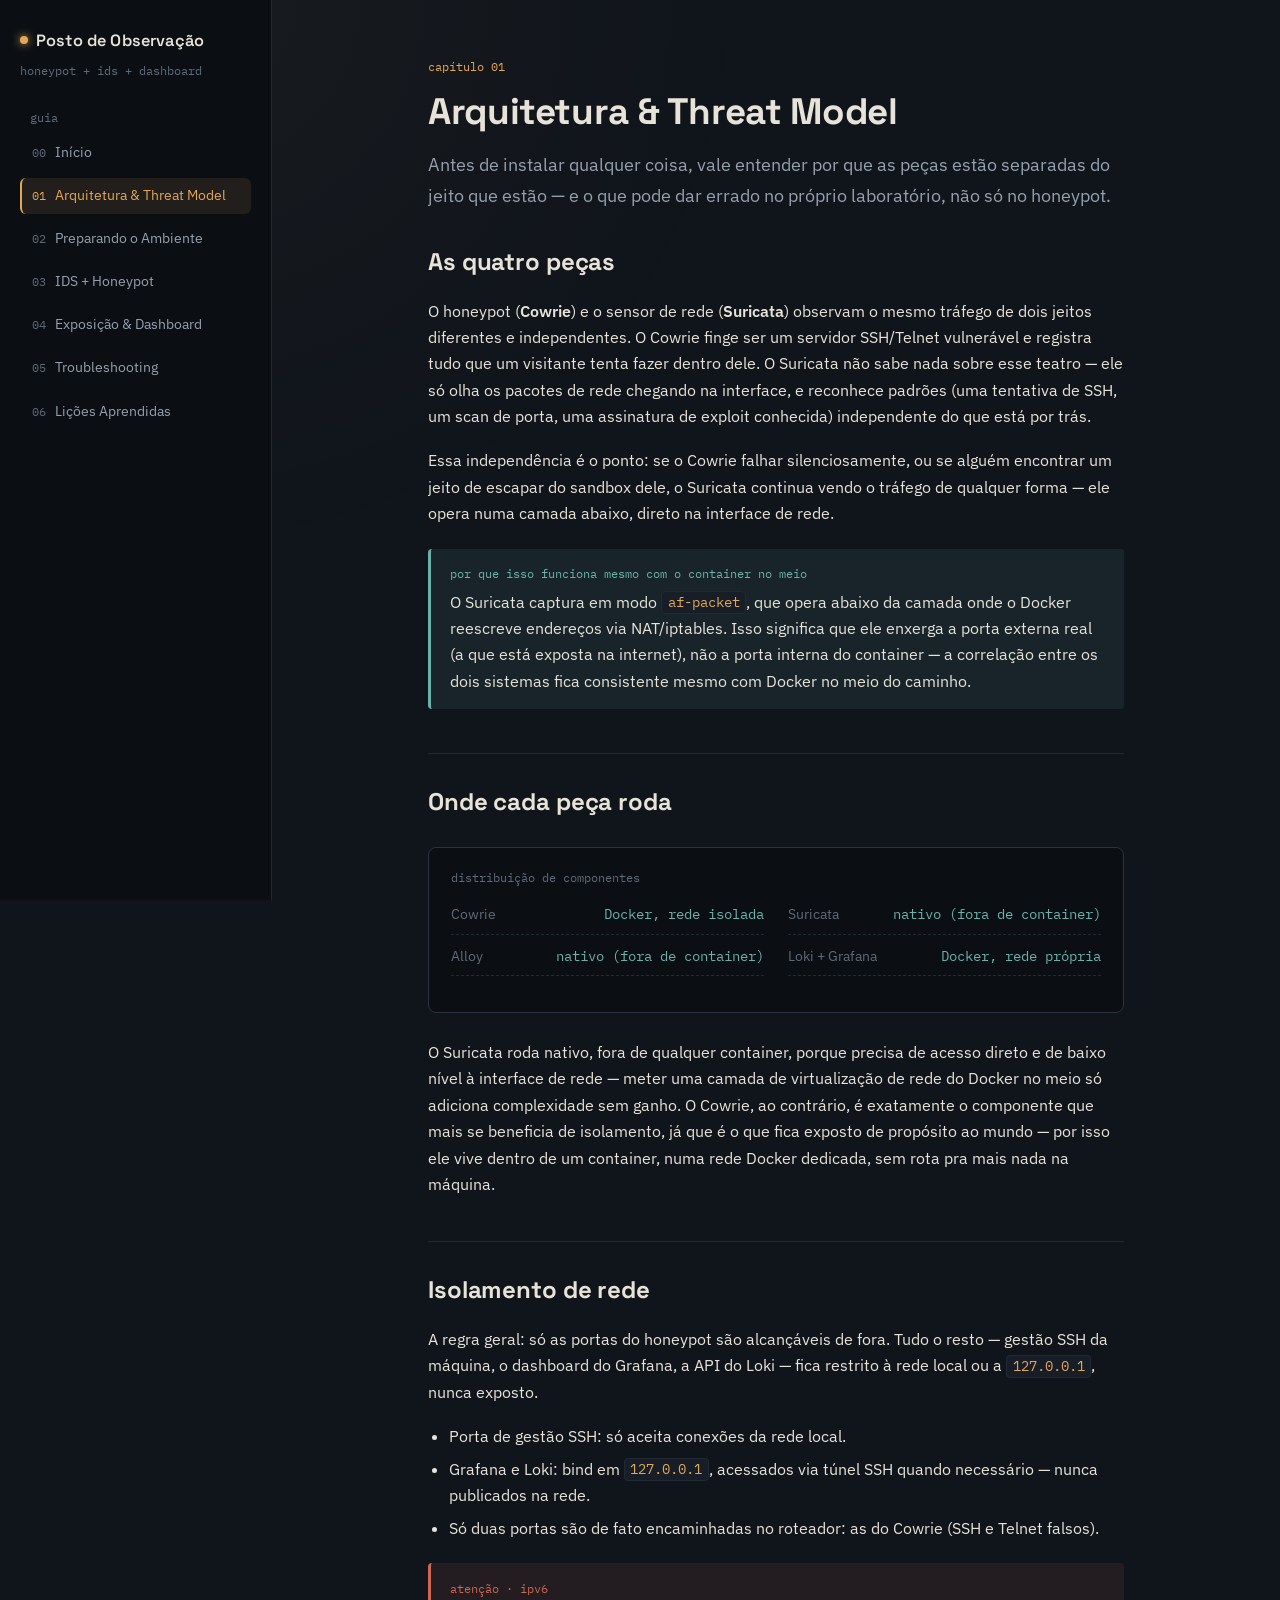
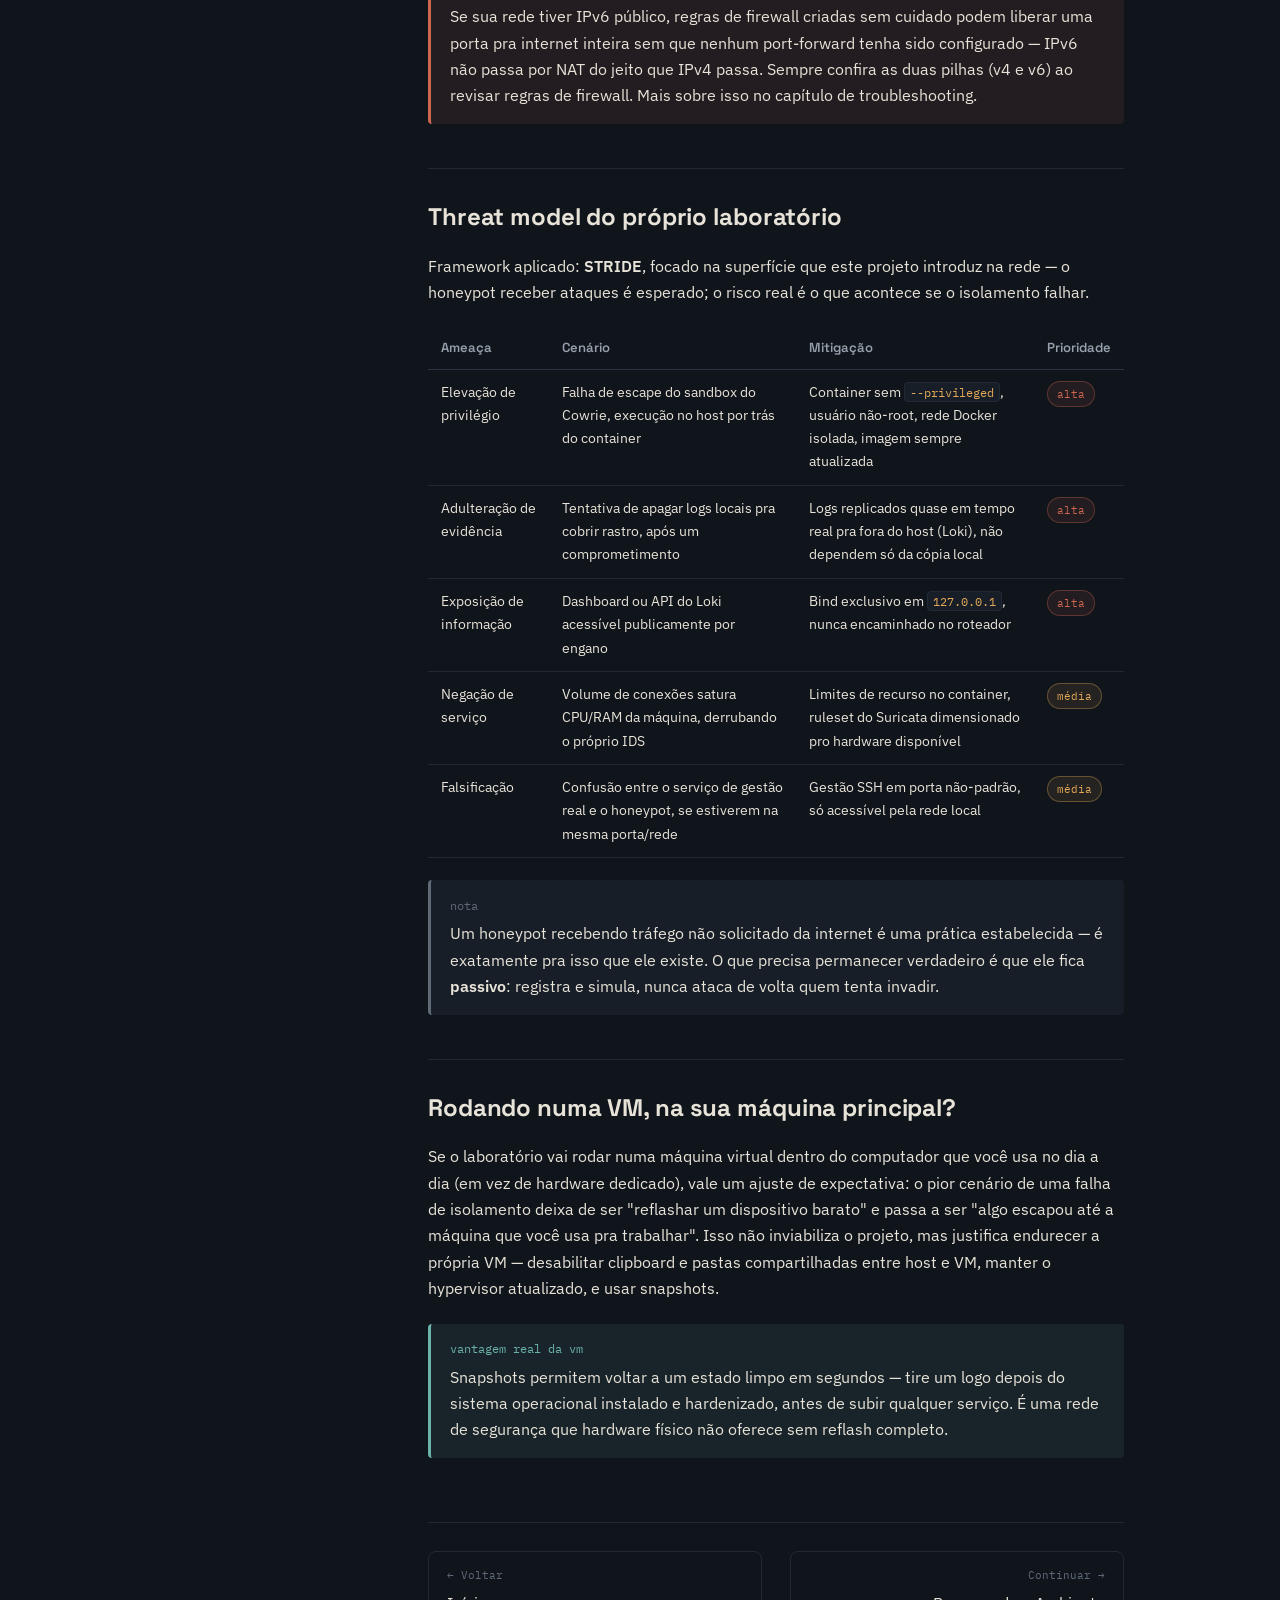
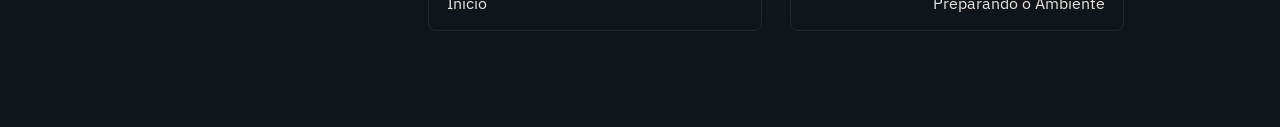
==== 01-arquitetura.html @ 1f8df820 "adding tutorial files" ====
<!DOCTYPE html>
<html lang="pt-BR">
<head>
<meta charset="UTF-8">
<meta name="viewport" content="width=device-width, initial-scale=1.0">
<title>Arquitetura &amp; Threat Model — Posto de Observação</title>
<link rel="stylesheet" href="styles.css">
</head>
<body>
<div class="shell">

  <nav class="sidebar">
    <div class="sidebar-brand"><span class="dot"></span><span>Posto de Observação</span></div>
    <span class="sidebar-tag">honeypot + ids + dashboard</span>

    <div class="nav-group-label">guia</div>
    <ul class="nav-list">
      <li><a href="index.html"><span class="n">00</span> Início</a></li>
      <li><a href="01-arquitetura.html" class="active"><span class="n">01</span> Arquitetura &amp; Threat Model</a></li>
      <li><a href="02-ambiente.html"><span class="n">02</span> Preparando o Ambiente</a></li>
      <li><a href="03-suricata-cowrie.html"><span class="n">03</span> IDS + Honeypot</a></li>
      <li><a href="04-exposicao-dashboard.html"><span class="n">04</span> Exposição &amp; Dashboard</a></li>
      <li><a href="05-troubleshooting.html"><span class="n">05</span> Troubleshooting</a></li>
      <li><a href="06-licoes.html"><span class="n">06</span> Lições Aprendidas</a></li>
    </ul>
  </nav>

  <div class="main">
    <div class="topbar">
      <button data-sidebar-toggle aria-label="Abrir menu">≡</button>
      <span class="sidebar-tag" style="margin:0;">Posto de Observação</span>
    </div>

    <div class="content">
      <p class="eyebrow">capítulo 01</p>
      <h1>Arquitetura &amp; Threat Model</h1>
      <p class="lede">Antes de instalar qualquer coisa, vale entender por que as peças estão separadas do jeito que estão — e o que pode dar errado no próprio laboratório, não só no honeypot.</p>

      <h2>As quatro peças</h2>
      <p>O honeypot (<strong>Cowrie</strong>) e o sensor de rede (<strong>Suricata</strong>) observam o mesmo tráfego de dois jeitos diferentes e independentes. O Cowrie finge ser um servidor SSH/Telnet vulnerável e registra tudo que um visitante tenta fazer dentro dele. O Suricata não sabe nada sobre esse teatro — ele só olha os pacotes de rede chegando na interface, e reconhece padrões (uma tentativa de SSH, um scan de porta, uma assinatura de exploit conhecida) independente do que está por trás.</p>
      <p>Essa independência é o ponto: se o Cowrie falhar silenciosamente, ou se alguém encontrar um jeito de escapar do sandbox dele, o Suricata continua vendo o tráfego de qualquer forma — ele opera numa camada abaixo, direto na interface de rede.</p>

      <div class="callout callout--tip">
        <span class="label">por que isso funciona mesmo com o container no meio</span>
        <p>O Suricata captura em modo <code>af-packet</code>, que opera abaixo da camada onde o Docker reescreve endereços via NAT/iptables. Isso significa que ele enxerga a porta externa real (a que está exposta na internet), não a porta interna do container — a correlação entre os dois sistemas fica consistente mesmo com Docker no meio do caminho.</p>
      </div>

      <h2>Onde cada peça roda</h2>
      <div class="readout">
        <span class="readout-title">distribuição de componentes</span>
        <dl class="readout-grid">
          <div class="readout-row"><dt>Cowrie</dt><dd>Docker, rede isolada</dd></div>
          <div class="readout-row"><dt>Suricata</dt><dd>nativo (fora de container)</dd></div>
          <div class="readout-row"><dt>Alloy</dt><dd>nativo (fora de container)</dd></div>
          <div class="readout-row"><dt>Loki + Grafana</dt><dd>Docker, rede própria</dd></div>
        </dl>
      </div>
      <p>O Suricata roda nativo, fora de qualquer container, porque precisa de acesso direto e de baixo nível à interface de rede — meter uma camada de virtualização de rede do Docker no meio só adiciona complexidade sem ganho. O Cowrie, ao contrário, é exatamente o componente que mais se beneficia de isolamento, já que é o que fica exposto de propósito ao mundo — por isso ele vive dentro de um container, numa rede Docker dedicada, sem rota pra mais nada na máquina.</p>

      <h2>Isolamento de rede</h2>
      <p>A regra geral: só as portas do honeypot são alcançáveis de fora. Tudo o resto — gestão SSH da máquina, o dashboard do Grafana, a API do Loki — fica restrito à rede local ou a <code>127.0.0.1</code>, nunca exposto.</p>
      <ul>
        <li>Porta de gestão SSH: só aceita conexões da rede local.</li>
        <li>Grafana e Loki: bind em <code>127.0.0.1</code>, acessados via túnel SSH quando necessário — nunca publicados na rede.</li>
        <li>Só duas portas são de fato encaminhadas no roteador: as do Cowrie (SSH e Telnet falsos).</li>
      </ul>

      <div class="callout callout--warn">
        <span class="label">atenção · ipv6</span>
        <p>Se sua rede tiver IPv6 público, regras de firewall criadas sem cuidado podem liberar uma porta pra internet inteira sem que nenhum port-forward tenha sido configurado — IPv6 não passa por NAT do jeito que IPv4 passa. Sempre confira as duas pilhas (v4 e v6) ao revisar regras de firewall. Mais sobre isso no capítulo de troubleshooting.</p>
      </div>

      <h2>Threat model do próprio laboratório</h2>
      <p>Framework aplicado: <strong>STRIDE</strong>, focado na superfície que este projeto introduz na rede — o honeypot receber ataques é esperado; o risco real é o que acontece se o isolamento falhar.</p>

      <table>
        <thead>
          <tr><th>Ameaça</th><th>Cenário</th><th>Mitigação</th><th>Prioridade</th></tr>
        </thead>
        <tbody>
          <tr>
            <td>Elevação de privilégio</td>
            <td>Falha de escape do sandbox do Cowrie, execução no host por trás do container</td>
            <td>Container sem <code>--privileged</code>, usuário não-root, rede Docker isolada, imagem sempre atualizada</td>
            <td><span class="badge badge--high">alta</span></td>
          </tr>
          <tr>
            <td>Adulteração de evidência</td>
            <td>Tentativa de apagar logs locais pra cobrir rastro, após um comprometimento</td>
            <td>Logs replicados quase em tempo real pra fora do host (Loki), não dependem só da cópia local</td>
            <td><span class="badge badge--high">alta</span></td>
          </tr>
          <tr>
            <td>Exposição de informação</td>
            <td>Dashboard ou API do Loki acessível publicamente por engano</td>
            <td>Bind exclusivo em <code>127.0.0.1</code>, nunca encaminhado no roteador</td>
            <td><span class="badge badge--high">alta</span></td>
          </tr>
          <tr>
            <td>Negação de serviço</td>
            <td>Volume de conexões satura CPU/RAM da máquina, derrubando o próprio IDS</td>
            <td>Limites de recurso no container, ruleset do Suricata dimensionado pro hardware disponível</td>
            <td><span class="badge badge--medium">média</span></td>
          </tr>
          <tr>
            <td>Falsificação</td>
            <td>Confusão entre o serviço de gestão real e o honeypot, se estiverem na mesma porta/rede</td>
            <td>Gestão SSH em porta não-padrão, só acessível pela rede local</td>
            <td><span class="badge badge--medium">média</span></td>
          </tr>
        </tbody>
      </table>

      <div class="callout callout--note">
        <span class="label">nota</span>
        <p>Um honeypot recebendo tráfego não solicitado da internet é uma prática estabelecida — é exatamente pra isso que ele existe. O que precisa permanecer verdadeiro é que ele fica <strong>passivo</strong>: registra e simula, nunca ataca de volta quem tenta invadir.</p>
      </div>

      <h2>Rodando numa VM, na sua máquina principal?</h2>
      <p>Se o laboratório vai rodar numa máquina virtual dentro do computador que você usa no dia a dia (em vez de hardware dedicado), vale um ajuste de expectativa: o pior cenário de uma falha de isolamento deixa de ser "reflashar um dispositivo barato" e passa a ser "algo escapou até a máquina que você usa pra trabalhar". Isso não inviabiliza o projeto, mas justifica endurecer a própria VM — desabilitar clipboard e pastas compartilhadas entre host e VM, manter o hypervisor atualizado, e usar snapshots.</p>

      <div class="callout callout--tip">
        <span class="label">vantagem real da vm</span>
        <p>Snapshots permitem voltar a um estado limpo em segundos — tire um logo depois do sistema operacional instalado e hardenizado, antes de subir qualquer serviço. É uma rede de segurança que hardware físico não oferece sem reflash completo.</p>
      </div>

      <div class="page-nav">
        <a class="prev" href="index.html"><span class="dir">← Voltar</span>Início</a>
        <a class="next" href="02-ambiente.html"><span class="dir">Continuar →</span>Preparando o Ambiente</a>
      </div>
    </div>
  </div>
</div>
<script src="script.js"></script>
</body>
</html>
---- styles.css ----
/* ============================================================
   Honeypot + IDS Lab — Wiki styles
   ============================================================ */

@import url('https://fonts.googleapis.com/css2?family=Space+Grotesk:wght@500;600;700&family=IBM+Plex+Sans:wght@400;500;600&family=IBM+Plex+Mono:wght@400;500;600&display=swap');

:root {
  --bg: #10151c;
  --bg-alt: #0b0f14;
  --surface: #171e27;
  --surface-raised: #1c2530;
  --border: #2a333f;
  --border-soft: #212a34;

  --text: #e8e3d8;
  --text-muted: #96a0ad;
  --text-faint: #5f6a78;

  --amber: #e3a857;
  --amber-soft: rgba(227, 168, 87, 0.10);
  --amber-border: rgba(227, 168, 87, 0.35);

  --teal: #6bb3aa;
  --teal-soft: rgba(107, 179, 170, 0.10);
  --teal-border: rgba(107, 179, 170, 0.35);

  --brick: #cf6650;
  --brick-soft: rgba(207, 102, 80, 0.10);
  --brick-border: rgba(207, 102, 80, 0.35);

  --font-display: 'Space Grotesk', 'Segoe UI', sans-serif;
  --font-body: 'IBM Plex Sans', 'Segoe UI', sans-serif;
  --font-mono: 'IBM Plex Mono', 'Consolas', monospace;

  --sidebar-w: 272px;
  --content-max: 760px;
}

* { box-sizing: border-box; }

html { scroll-behavior: smooth; }

body {
  margin: 0;
  background: var(--bg);
  color: var(--text);
  font-family: var(--font-body);
  font-size: 16px;
  line-height: 1.65;
  -webkit-font-smoothing: antialiased;
}

body::before {
  content: "";
  position: fixed;
  inset: 0;
  pointer-events: none;
  background-image: radial-gradient(circle at 15% 0%, rgba(227,168,87,0.04), transparent 40%);
  z-index: 0;
}

a { color: var(--amber); text-decoration: none; }
a:hover { text-decoration: underline; }
a:focus-visible, button:focus-visible, summary:focus-visible {
  outline: 2px solid var(--amber);
  outline-offset: 2px;
}

/* ---------- Layout shell ---------- */

.shell {
  display: flex;
  min-height: 100vh;
}

.sidebar {
  width: var(--sidebar-w);
  flex-shrink: 0;
  background: var(--bg-alt);
  border-right: 1px solid var(--border-soft);
  padding: 1.75rem 1.25rem 2rem;
  position: sticky;
  top: 0;
  height: 100vh;
  overflow-y: auto;
  z-index: 10;
}

.sidebar-brand {
  display: flex;
  align-items: baseline;
  gap: 0.5rem;
  margin-bottom: 0.35rem;
}

.sidebar-brand .dot {
  width: 8px;
  height: 8px;
  border-radius: 50%;
  background: var(--amber);
  box-shadow: 0 0 8px var(--amber);
  flex-shrink: 0;
  transform: translateY(-2px);
}

.sidebar-brand span {
  font-family: var(--font-display);
  font-weight: 600;
  font-size: 1.02rem;
  color: var(--text);
  letter-spacing: 0.01em;
}

.sidebar-tag {
  font-family: var(--font-mono);
  font-size: 0.72rem;
  color: var(--text-faint);
  margin-bottom: 1.75rem;
  display: block;
}

.nav-group-label {
  font-family: var(--font-mono);
  font-size: 0.72rem;
  color: var(--text-faint);
  margin: 1.4rem 0 0.5rem;
  padding-left: 0.6rem;
}

.nav-list { list-style: none; margin: 0; padding: 0; }

.nav-list a {
  display: flex;
  gap: 0.6rem;
  align-items: baseline;
  color: var(--text-muted);
  font-size: 0.88rem;
  text-decoration: none;
  padding: 0.42rem 0.6rem;
  border-radius: 6px;
  border-left: 2px solid transparent;
}

.nav-list a .n {
  font-family: var(--font-mono);
  font-size: 0.72rem;
  color: var(--text-faint);
  flex-shrink: 0;
}

.nav-list a:hover {
  background: var(--surface);
  color: var(--text);
  text-decoration: none;
}

.nav-list a.active {
  background: var(--amber-soft);
  color: var(--amber);
  border-left-color: var(--amber);
}

.nav-list a.active .n { color: var(--amber); }

.main {
  flex: 1;
  min-width: 0;
  position: relative;
  z-index: 1;
}

.topbar {
  display: none;
  align-items: center;
  gap: 0.75rem;
  padding: 1rem 1.25rem;
  border-bottom: 1px solid var(--border-soft);
  background: var(--bg-alt);
  position: sticky;
  top: 0;
  z-index: 20;
}

.topbar button {
  background: var(--surface);
  border: 1px solid var(--border);
  color: var(--text);
  width: 36px;
  height: 36px;
  border-radius: 6px;
  font-family: var(--font-mono);
  cursor: pointer;
}

.content {
  max-width: var(--content-max);
  margin: 0 auto;
  padding: 3.5rem 2rem 6rem;
}

/* ---------- Typography ---------- */

.eyebrow {
  font-family: var(--font-mono);
  font-size: 0.78rem;
  color: var(--amber);
  margin-bottom: 0.9rem;
}

h1 {
  font-family: var(--font-display);
  font-size: 2.3rem;
  line-height: 1.15;
  margin: 0 0 1rem;
  letter-spacing: -0.01em;
}

h2 {
  font-family: var(--font-display);
  font-size: 1.5rem;
  margin: 2.75rem 0 1rem;
  padding-top: 1.75rem;
  border-top: 1px solid var(--border-soft);
  letter-spacing: -0.005em;
}

h2:first-of-type { border-top: none; padding-top: 0; margin-top: 1.5rem; }

h3 {
  font-family: var(--font-display);
  font-size: 1.12rem;
  margin: 2rem 0 0.75rem;
  color: var(--text);
}

p { margin: 0 0 1.1rem; color: var(--text); }
.lede { font-size: 1.15rem; color: var(--text-muted); margin-bottom: 2rem; }

ul, ol { padding-left: 1.3rem; margin: 0 0 1.1rem; }
li { margin-bottom: 0.4rem; }

strong { color: var(--text); font-weight: 600; }
code:not(pre code) {
  font-family: var(--font-mono);
  background: var(--surface);
  border: 1px solid var(--border-soft);
  padding: 0.1em 0.4em;
  border-radius: 4px;
  font-size: 0.88em;
  color: var(--amber);
}

/* ---------- Terminal / code blocks ---------- */

.term {
  background: var(--bg-alt);
  border: 1px solid var(--border);
  border-top: 2px solid var(--amber-border);
  border-radius: 8px;
  margin: 1.4rem 0;
  overflow: hidden;
  position: relative;
}

.term::before {
  content: attr(data-label);
  display: block;
  font-family: var(--font-mono);
  font-size: 0.7rem;
  color: var(--text-faint);
  padding: 0.5rem 1rem 0.3rem;
  letter-spacing: 0.04em;
}

.term pre {
  margin: 0;
  padding: 0 1rem 1rem;
  overflow-x: auto;
}

.term code {
  font-family: var(--font-mono);
  font-size: 0.86rem;
  line-height: 1.6;
  color: var(--text);
  background: none;
}

.term .c { color: var(--text-faint); }
.term .v { color: var(--teal); }

pre.term-plain {
  background: var(--bg-alt);
  border: 1px solid var(--border);
  border-radius: 8px;
  padding: 1rem;
  overflow-x: auto;
  font-family: var(--font-mono);
  font-size: 0.86rem;
  color: var(--text-muted);
  margin: 1.4rem 0;
}

/* ---------- Callouts ---------- */

.callout {
  border-left: 3px solid var(--border);
  background: var(--surface);
  border-radius: 4px;
  padding: 0.95rem 1.2rem;
  margin: 1.4rem 0;
}

.callout .label {
  font-family: var(--font-mono);
  font-size: 0.72rem;
  display: block;
  margin-bottom: 0.35rem;
}

.callout p:last-child { margin-bottom: 0; }

.callout--warn { border-left-color: var(--brick); background: var(--brick-soft); }
.callout--warn .label { color: var(--brick); }

.callout--tip { border-left-color: var(--teal); background: var(--teal-soft); }
.callout--tip .label { color: var(--teal); }

.callout--signal { border-left-color: var(--amber); background: var(--amber-soft); }
.callout--signal .label { color: var(--amber); }

.callout--note { border-left-color: var(--text-faint); }
.callout--note .label { color: var(--text-faint); }

/* ---------- Readout panel (key facts) ---------- */

.readout {
  background: var(--bg-alt);
  border: 1px solid var(--border);
  border-radius: 8px;
  padding: 1.25rem 1.4rem;
  margin: 1.6rem 0;
}

.readout-title {
  font-family: var(--font-mono);
  font-size: 0.72rem;
  color: var(--text-faint);
  margin-bottom: 0.9rem;
  display: block;
}

.readout-grid {
  display: grid;
  grid-template-columns: 1fr 1fr;
  gap: 0.6rem 1.5rem;
}

.readout-row {
  display: flex;
  justify-content: space-between;
  gap: 1rem;
  font-size: 0.86rem;
  border-bottom: 1px dashed var(--border-soft);
  padding-bottom: 0.5rem;
}

.readout-row dt { color: var(--text-faint); }
.readout-row dd { margin: 0; font-family: var(--font-mono); color: var(--teal); text-align: right; }

/* ---------- Tables ---------- */

table {
  width: 100%;
  border-collapse: collapse;
  margin: 1.4rem 0;
  font-size: 0.88rem;
}

th {
  text-align: left;
  font-family: var(--font-display);
  font-weight: 600;
  font-size: 0.82rem;
  color: var(--text-muted);
  border-bottom: 1px solid var(--border);
  padding: 0.6rem 0.8rem;
}

td {
  padding: 0.7rem 0.8rem;
  border-bottom: 1px solid var(--border-soft);
  vertical-align: top;
}

/* ---------- Badges ---------- */

.badge {
  display: inline-block;
  font-family: var(--font-mono);
  font-size: 0.7rem;
  padding: 0.18rem 0.55rem;
  border-radius: 20px;
  border: 1px solid transparent;
}
.badge--high { background: var(--brick-soft); color: var(--brick); border-color: var(--brick-border); }
.badge--medium { background: var(--amber-soft); color: var(--amber); border-color: var(--amber-border); }
.badge--low { background: var(--teal-soft); color: var(--teal); border-color: var(--teal-border); }

/* ---------- Chapter index cards (home) ---------- */

.chapters {
  display: grid;
  gap: 0.9rem;
  margin: 1.6rem 0 2rem;
}

.chapter-card {
  display: flex;
  gap: 1rem;
  align-items: baseline;
  background: var(--surface);
  border: 1px solid var(--border-soft);
  border-radius: 8px;
  padding: 1.1rem 1.3rem;
  text-decoration: none;
  transition: border-color 0.15s ease, background 0.15s ease;
}

.chapter-card:hover { border-color: var(--amber-border); background: var(--surface-raised); text-decoration: none; }

.chapter-card .num {
  font-family: var(--font-mono);
  color: var(--amber);
  font-size: 0.85rem;
  flex-shrink: 0;
  width: 1.6rem;
}

.chapter-card .info h3 { margin: 0 0 0.25rem; font-size: 1rem; color: var(--text); }
.chapter-card .info p { margin: 0; font-size: 0.85rem; color: var(--text-muted); }

/* ---------- Prev/next footer nav ---------- */

.page-nav {
  display: flex;
  justify-content: space-between;
  gap: 1rem;
  margin-top: 4rem;
  padding-top: 1.75rem;
  border-top: 1px solid var(--border-soft);
}

.page-nav a {
  flex: 1;
  max-width: 48%;
  border: 1px solid var(--border-soft);
  border-radius: 8px;
  padding: 0.9rem 1.1rem;
  text-decoration: none;
  color: var(--text);
}

.page-nav a:hover { border-color: var(--amber-border); text-decoration: none; }
.page-nav .dir { display: block; font-family: var(--font-mono); font-size: 0.7rem; color: var(--text-faint); margin-bottom: 0.3rem; }
.page-nav .next { text-align: right; margin-left: auto; }

/* ---------- Hero (home page) ---------- */

.hero {
  margin-bottom: 1rem;
}

.hero-diagram {
  margin: 2rem 0 2.5rem;
  background: var(--bg-alt);
  border: 1px solid var(--border);
  border-radius: 10px;
  padding: 1.5rem;
}

/* ---------- Footer ---------- */

.site-footer {
  margin-top: 5rem;
  padding-top: 1.5rem;
  border-top: 1px solid var(--border-soft);
  font-size: 0.8rem;
  color: var(--text-faint);
}

/* ---------- Troubleshooting accordion ---------- */

.trouble {
  background: var(--surface);
  border: 1px solid var(--border-soft);
  border-radius: 8px;
  margin: 0.9rem 0;
  overflow: hidden;
}

.trouble summary {
  cursor: pointer;
  padding: 1rem 1.2rem;
  font-family: var(--font-display);
  font-weight: 600;
  font-size: 0.98rem;
  list-style: none;
  display: flex;
  align-items: center;
  gap: 0.7rem;
}

.trouble summary::-webkit-details-marker { display: none; }

.trouble summary::before {
  content: "+";
  font-family: var(--font-mono);
  color: var(--amber);
  font-size: 1.1rem;
  flex-shrink: 0;
  width: 1rem;
}

.trouble[open] summary::before { content: "–"; }

.trouble-body { padding: 0 1.2rem 1.2rem; }

.trouble-body h4 {
  font-family: var(--font-mono);
  font-size: 0.7rem;
  color: var(--text-faint);
  margin: 0.9rem 0 0.35rem;
}
.trouble-body h4:first-child { margin-top: 0; }

/* ---------- Responsive ---------- */

@media (max-width: 900px) {
  .sidebar {
    position: fixed;
    left: 0; top: 0; bottom: 0;
    transform: translateX(-100%);
    transition: transform 0.2s ease;
    box-shadow: 2px 0 24px rgba(0,0,0,0.4);
  }
  .sidebar.open { transform: translateX(0); }
  .topbar { display: flex; }
  .content { padding: 2.25rem 1.25rem 4rem; }
  h1 { font-size: 1.85rem; }
  .readout-grid { grid-template-columns: 1fr; }
  .page-nav { flex-direction: column; }
  .page-nav a { max-width: 100%; }
}

@media (prefers-reduced-motion: reduce) {
  html { scroll-behavior: auto; }
  .sidebar { transition: none; }
}
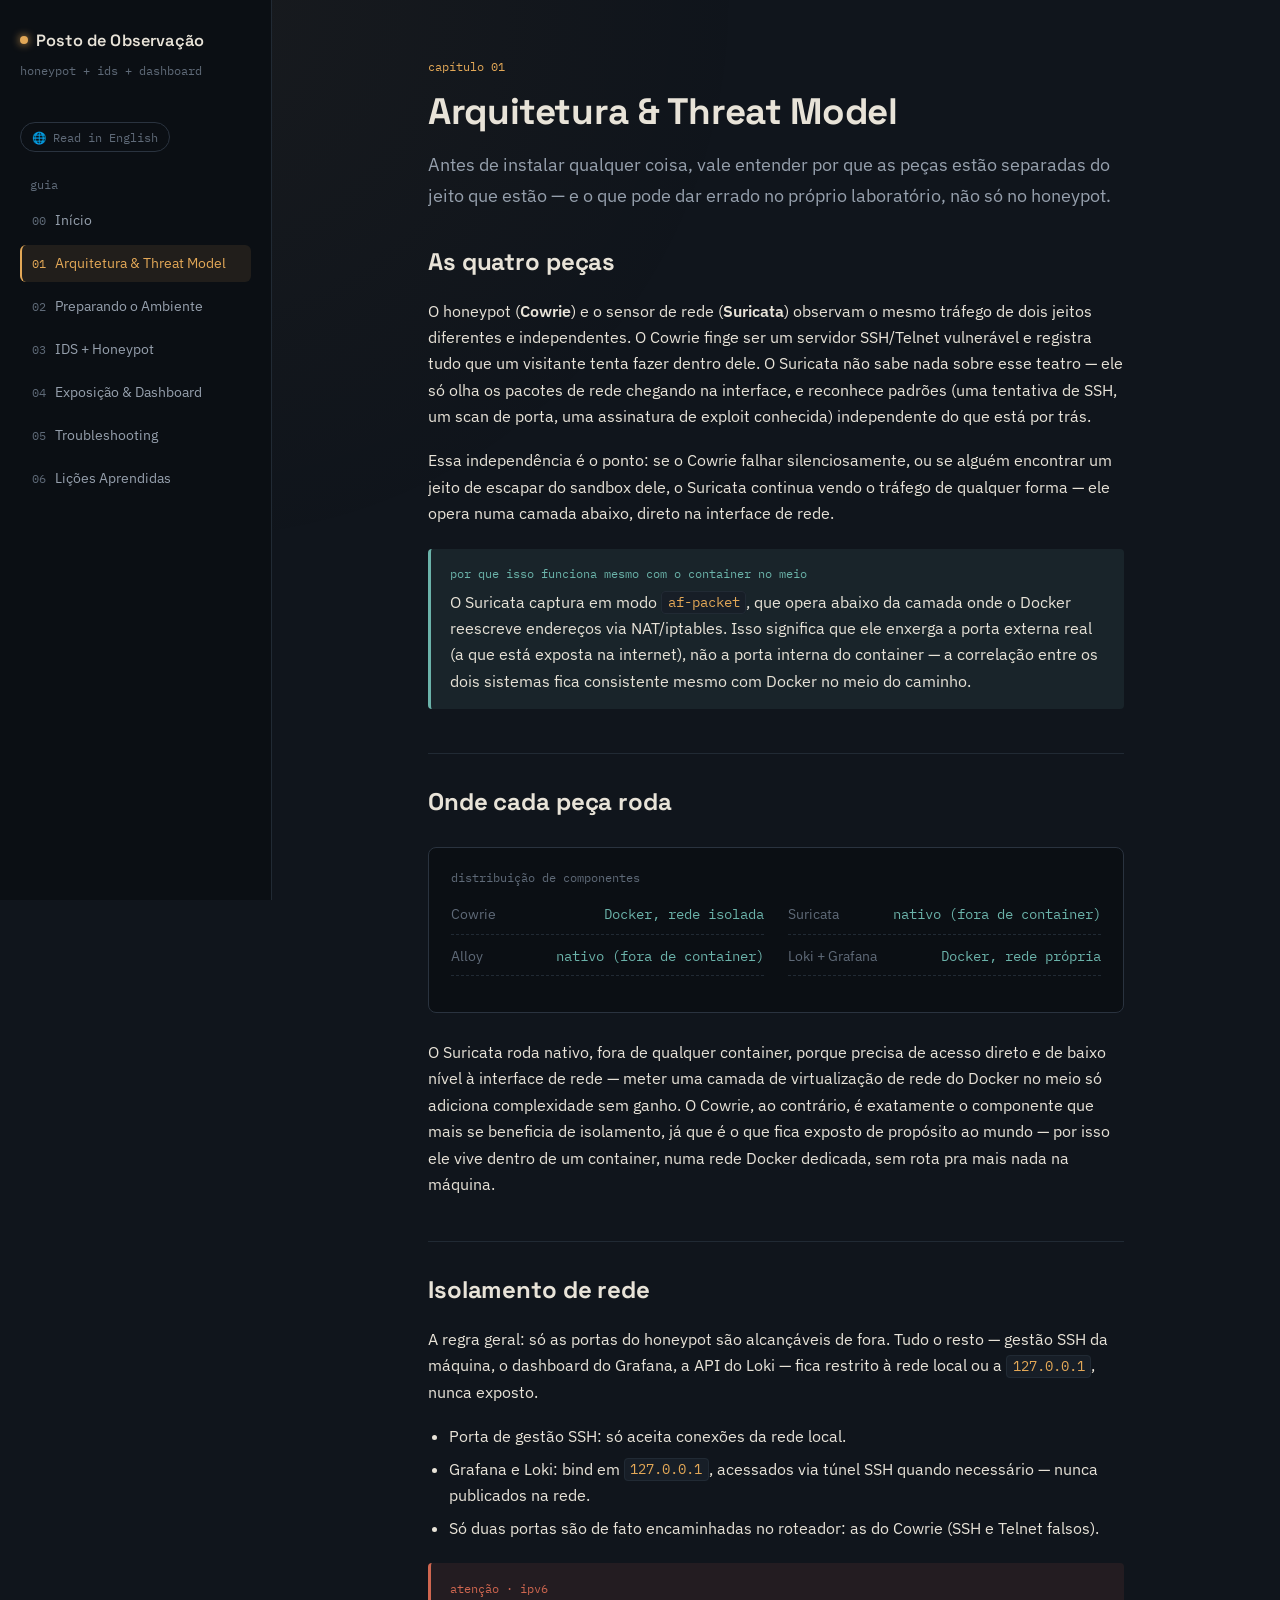
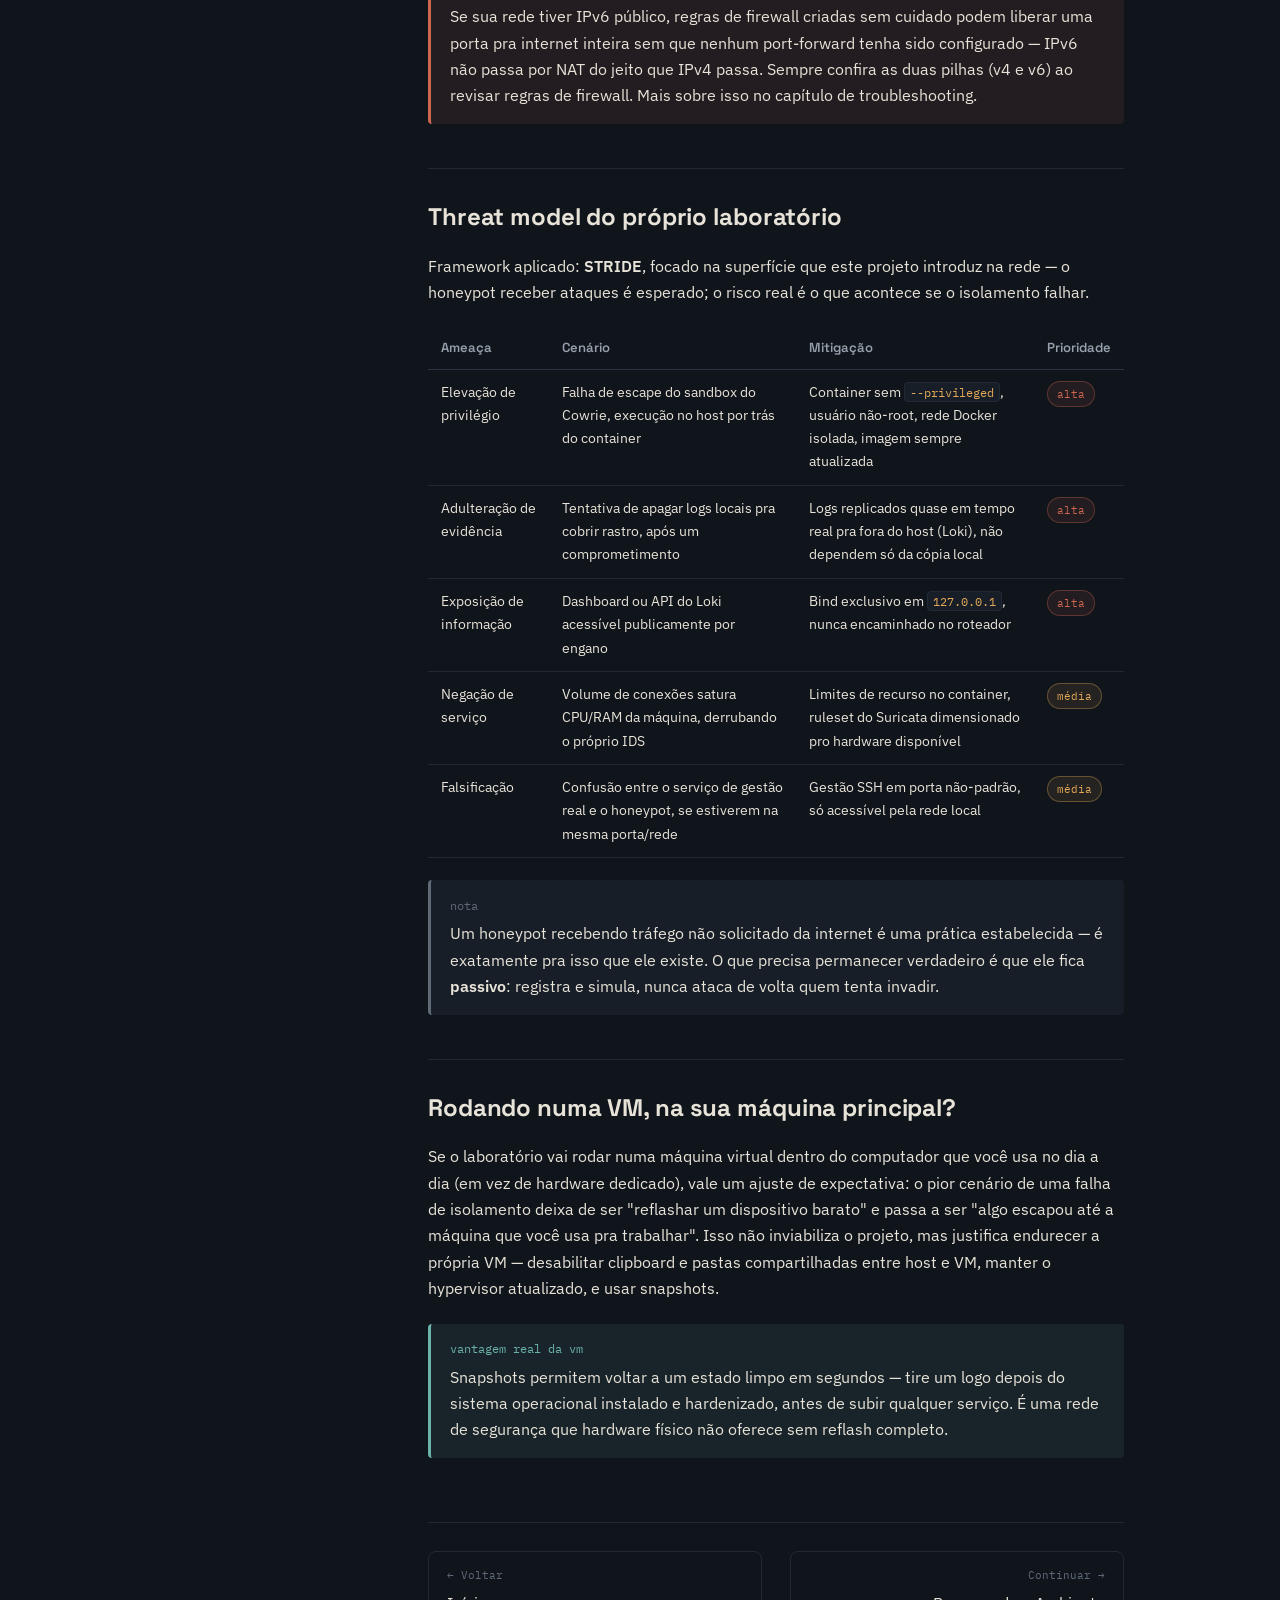
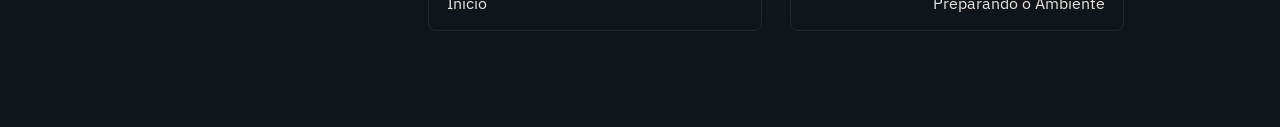
==== commit d9963ba9: "Add English translation of the full tutorial with a language toggle Co-Authored-By: Claude Sonnet 5 " ====
--- a/01-arquitetura.html
+++ b/01-arquitetura.html
@@ -12,6 +12,7 @@
   <nav class="sidebar">
     <div class="sidebar-brand"><span class="dot"></span><span>Posto de Observação</span></div>
     <span class="sidebar-tag">honeypot + ids + dashboard</span>
+    <a class="lang-toggle" href="en/01-architecture.html">🌐 Read in English</a>
 
     <div class="nav-group-label">guia</div>
     <ul class="nav-list">
--- a/styles.css
+++ b/styles.css
@@ -557,3 +557,25 @@
   html { scroll-behavior: auto; }
   .sidebar { transition: none; }
 }
+
+/* ---------- Language toggle ---------- */
+
+.lang-toggle {
+  display: inline-flex;
+  align-items: center;
+  gap: 0.35rem;
+  margin: 0.9rem 0 0;
+  padding: 0.3rem 0.7rem;
+  font-family: var(--font-mono);
+  font-size: 0.72rem;
+  color: var(--text-faint);
+  border: 1px solid var(--border);
+  border-radius: 999px;
+  text-decoration: none;
+  transition: color 0.15s ease, border-color 0.15s ease;
+}
+
+.lang-toggle:hover {
+  color: var(--amber);
+  border-color: var(--amber-border);
+}
